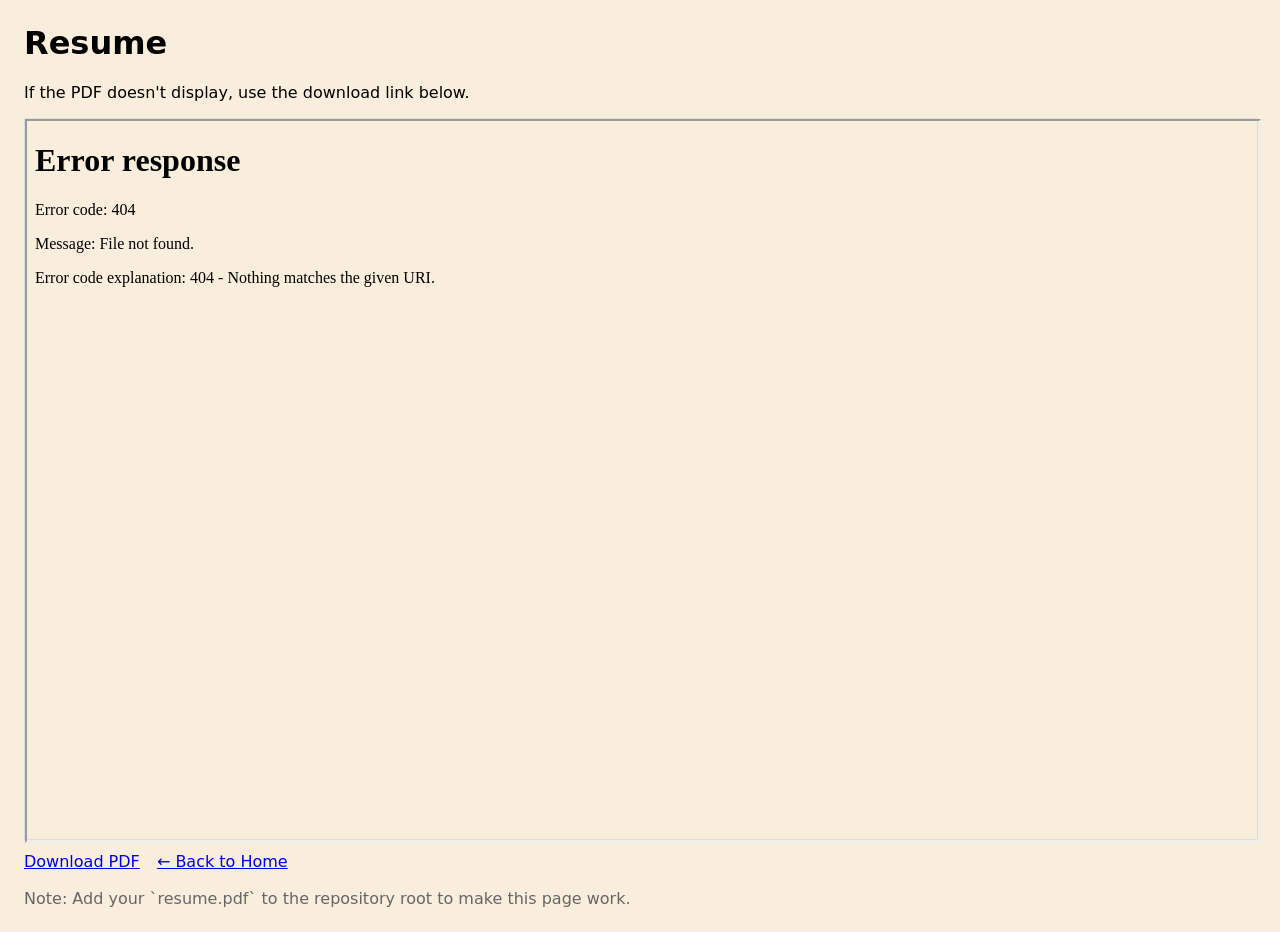
==== resume.html @ 6873441a "Add resume page and link" ====
<!DOCTYPE html>
<html lang="en">
<head>
  <meta charset="utf-8" />
  <meta name="viewport" content="width=device-width, initial-scale=1" />
  <title>Resume</title>
  <link rel="stylesheet" href="css/style.css" />
  <style>
    body { margin: 24px; font-family: system-ui, -apple-system, Segoe UI, Roboto, "Helvetica Neue", Arial; }
    .viewer { width:100%; height:80vh; border:1px solid #ddd; }
    .actions { margin-top:12px; }
    .actions a { margin-right:12px; }
  </style>
</head>
<body>
  <h1>Resume</h1>
  <p>If the PDF doesn't display, use the download link below.</p>
  <div class="viewer">
    <iframe src="resume.pdf" title="Resume PDF" width="100%" height="100%"></iframe>
  </div>
  <div class="actions">
    <a href="resume.pdf" download>Download PDF</a>
    <a href="index.html">← Back to Home</a>
  </div>
  <p style="margin-top:18px;color:#666;">Note: Add your `resume.pdf` to the repository root to make this page work.</p>
</body>
</html>
---- css/style.css ----
/* ============================================================
   THEME VARIABLES — Hand-Gestural 3D Modeling Studio
   ============================================================ */
:root {
  --bg-color: #f8eedb;
  --accent: #7b8b6f;
  --accent-text: #2b332b;
  --panel-bg: rgba(248, 238, 219, 0.95);
  --panel-text: #2b332b;
  --grid-color: rgba(123, 139, 111, 0.3);
  --grid-size: 60px;
  --floor-color: #d1d8c1;
  --floor-pattern: linear-gradient(45deg, rgba(248, 238, 219, 0.5) 25%, transparent 25%, transparent 75%, rgba(248, 238, 219, 0.5) 75%),
                   linear-gradient(45deg, rgba(248, 238, 219, 0.5) 25%, transparent 25%, transparent 75%, rgba(248, 238, 219, 0.5) 75%);
  --floor-size: 40px 40px;
  --floor-position: 0 0, 20px 20px;
  --decor-bg: transparent;
  --neon-glow: none;
}

/* ABSTRACT MODE */
body[data-appmode="abstract"] {
  --bg-color: #1a1030;
  --accent: #c9a0dc;
  --accent-text: #f0e0ff;
  --panel-bg: rgba(30, 18, 55, 0.94);
  --panel-text: #f0e0ff;
  --grid-color: rgba(200, 160, 220, 0.04);
  --grid-size: 60px;
  --floor-color: transparent;
  --floor-pattern: none;
  --floor-size: auto;
  --floor-position: 0 0;
  --decor-bg: radial-gradient(ellipse at 30% 25%, rgba(220, 140, 255, 0.2), transparent 50%),
              radial-gradient(ellipse at 70% 75%, rgba(100, 180, 255, 0.18), transparent 50%),
              radial-gradient(ellipse at 50% 50%, rgba(255, 140, 200, 0.1), transparent 55%);
  --neon-glow: 0 0 12px rgba(200, 160, 220, 0.4);
}
body[data-appmode="abstract"] #bg-grid { opacity: 0.15; }
body[data-appmode="abstract"] #bg-floor { display: none; }

/* SKETCH MODE */
body[data-appmode="sketch"] {
  --bg-color: #f5f5f5;
  --accent: #555555;
  --accent-text: #222222;
  --panel-bg: rgba(255, 255, 255, 0.96);
  --panel-text: #222222;
  --grid-color: rgba(0, 0, 0, 0.04);
  --grid-size: 30px;
  --floor-color: transparent;
  --floor-pattern: none;
  --floor-size: auto;
  --floor-position: 0 0;
  --decor-bg: none;
  --neon-glow: none;
}

/* FREEFORM MODE — warm tactile workspace */
body[data-appmode="freeform"] {
  --bg-color: #f0e8d8;
  --accent: #c47a3a;
  --accent-text: #3a2810;
  --panel-bg: rgba(240, 232, 216, 0.96);
  --panel-text: #3a2810;
  --grid-color: rgba(196, 122, 58, 0.15);
  --grid-size: 60px;
  --floor-color: #e0d4be;
  --floor-pattern: linear-gradient(45deg, rgba(240, 232, 216, 0.5) 25%, transparent 25%, transparent 75%, rgba(240, 232, 216, 0.5) 75%),
                   linear-gradient(45deg, rgba(240, 232, 216, 0.5) 25%, transparent 25%, transparent 75%, rgba(240, 232, 216, 0.5) 75%);
  --floor-size: 40px 40px;
  --floor-position: 0 0, 20px 20px;
  --decor-bg: radial-gradient(ellipse at 40% 30%, rgba(255, 200, 100, 0.12), transparent 50%);
  --neon-glow: 0 0 8px rgba(196, 122, 58, 0.25);
}

body {
  margin: 0;
  overflow: hidden;
  background-color: var(--bg-color);
  font-family: -apple-system, BlinkMacSystemFont, "Segoe UI", Roboto, Helvetica, Arial, sans-serif;
  transition: background-color 0.4s ease;
}

/* ============================================================
   TOP BAR
   ============================================================ */
#workshop-bar {
  position: fixed;
  top: 0; left: 0; right: 0;
  height: 56px;
  z-index: 200;
  display: flex;
  justify-content: space-between;
  align-items: center;
  padding: 0 16px;
  background: var(--panel-bg);
  border-bottom: 2px solid var(--accent);
  backdrop-filter: blur(6px);
  -webkit-backdrop-filter: blur(6px);
  will-change: transform;
  box-shadow: 0 2px 12px rgba(0, 0, 0, 0.08);
  transition: background-color 0.4s ease, border-color 0.4s ease;
}

#workshop-bar-inner {
  display: flex;
  gap: 8px;
  justify-content: flex-start;
}

#workshop-bar-actions {
  display: flex;
  gap: 6px;
  align-items: center;
}

.ws-btn {
  background: transparent;
  border: 1.5px solid var(--accent);
  color: var(--panel-text);
  border-radius: 10px;
  padding: 8px 16px;
  cursor: pointer;
  font-family: inherit;
  font-size: 13px;
  font-weight: 500;
  transition: all 0.2s;
}
.ws-btn:hover {
  background: var(--accent);
  color: var(--bg-color);
}
.ws-btn.active {
  background: var(--accent);
  color: var(--bg-color);
  box-shadow: var(--neon-glow);
}

/* Top bar action buttons */
#workshop-bar-actions button,
#workshop-bar-actions select {
  background: rgba(255, 255, 255, 0.6);
  border: 1.5px solid var(--accent);
  border-radius: 8px;
  cursor: pointer;
  padding: 6px 10px;
  color: var(--panel-text);
  font-size: 12px;
  font-family: inherit;
  transition: all 0.2s;
}
#workshop-bar-actions button:hover {
  background: var(--accent);
  color: var(--bg-color);
}
#workshop-bar-actions button.active {
  background: var(--accent);
  color: var(--bg-color);
  box-shadow: var(--neon-glow);
}
body[data-appmode="abstract"] #workshop-bar-actions button,
body[data-appmode="abstract"] #workshop-bar-actions select {
  background: rgba(0, 0, 0, 0.3);
}

#workshop-bar-actions input[type="color"] {
  width: 36px;
  height: 36px;
  border: 1.5px solid var(--accent);
  border-radius: 50%;
  cursor: pointer;
  padding: 2px;
  background: transparent;
}

/* Draw tool buttons */
.draw-tool-btn {
  font-size: 12px !important;
}
.draw-tool-btn.active {
  background: var(--accent) !important;
  color: var(--bg-color) !important;
}

/* ============================================================
   MODELING TOOLBAR (3D Model Mode)
   ============================================================ */
#splice-toolbar-wrap {
  position: fixed;
  top: 64px;
  right: 12px;
  z-index: 190;
  display: flex;
  flex-direction: column;
  align-items: flex-end;
  gap: 8px;
  width: auto;
  max-height: calc(100vh - 80px);
  overflow: visible;
  pointer-events: none;
  transform: none;
}

#splice-toolbar {
  pointer-events: auto;
  position: relative;
  display: flex;
  flex-direction: column;
  align-items: center;
  gap: 6px;
  flex-wrap: nowrap;
  justify-content: flex-start;
  padding: 10px;
  border-radius: 16px;
  width: 80px;
  overflow: visible;
  max-height: calc(100vh - 100px);
  border: 1.5px solid rgba(120, 120, 120, 0.2);
  background: color-mix(in srgb, var(--panel-bg) 84%, #f6f6f6 16%);
  backdrop-filter: blur(10px);
  -webkit-backdrop-filter: blur(10px);
  will-change: transform;
  box-shadow: 0 14px 28px rgba(0, 0, 0, 0.15);
}

.splice-divider {
  width: 60px;
  height: 1px;
  background: rgba(0, 0, 0, 0.12);
}

.splice-icon-btn,
.tool-btn {
  height: 36px;
  width: 64px;
  min-width: 64px;
  border: none;
  border-radius: 10px;
  background: rgba(220, 220, 220, 0.46);
  color: #333;
  font-size: 10px;
  font-weight: 600;
  line-height: 1.1;
  display: inline-flex;
  align-items: center;
  justify-content: center;
  cursor: pointer;
  padding: 2px 4px;
  gap: 2px;
  transition: transform 0.16s ease, background-color 0.16s ease;
  overflow: hidden;
  text-overflow: ellipsis;
  white-space: nowrap;
}
.splice-icon-btn:hover,
.tool-btn:hover {
  transform: translateY(-1px);
  background: rgba(180, 180, 180, 0.45);
}
.tool-btn.active {
  background: #2f80ed;
  color: #fff;
}

/* Shape picker */
.splice-shape-picker {
  position: relative;
}
.splice-shape-trigger {
  min-width: 140px;
  justify-content: space-between;
  gap: 6px;
  padding: 0 10px;
  font-size: 18px;
}
#splice-shape-label {
  font-size: 13px;
  font-weight: 700;
}
.splice-caret {
  font-size: 12px;
  opacity: 0.75;
}
#splice-shape-menu {
  position: absolute;
  top: calc(100% + 10px);
  left: 0;
  width: 260px;
  max-height: 60vh;
  overflow-y: auto;
  border-radius: 18px;
  border: 1.5px solid rgba(0, 0, 0, 0.14);
  background: color-mix(in srgb, var(--panel-bg) 92%, #f4f4f4 8%);
  box-shadow: 0 12px 30px rgba(0, 0, 0, 0.2);
  padding: 6px;
  display: none;
}
#splice-shape-menu.open {
  display: block;
}
.splice-shape-item {
  width: 100%;
  border: none;
  background: transparent;
  text-align: left;
  font-size: 16px;
  font-weight: 600;
  padding: 8px 12px;
  border-radius: 10px;
  cursor: pointer;
  color: #222;
  transition: background 0.15s;
}
.splice-shape-item:hover {
  background: rgba(47, 128, 237, 0.14);
}

/* ============================================================
   ADD SHAPE PICKER
   ============================================================ */
#add-shape-btn.active {
  background: #ffdd57 !important;
  color: #333 !important;
  box-shadow: 0 0 8px rgba(255, 221, 87, 0.5);
}
#add-shape-picker {
  position: absolute;
  top: 0;
  right: calc(100% + 10px);
  left: auto;
  transform: none;
  display: flex;
  flex-wrap: wrap;
  gap: 4px;
  padding: 8px;
  border-radius: 16px;
  border: 1.5px solid rgba(255, 221, 87, 0.5);
  background: color-mix(in srgb, var(--panel-bg) 94%, #fff8e1 6%);
  box-shadow: 0 10px 28px rgba(0, 0, 0, 0.18);
  z-index: 250;
  width: 280px;
  pointer-events: auto;
}
.add-shape-option {
  flex: 0 0 calc(50% - 2px);
  border: none;
  background: transparent;
  text-align: left;
  font-size: 14px;
  font-weight: 600;
  padding: 8px 10px;
  border-radius: 10px;
  cursor: pointer;
  color: #333;
  transition: background 0.15s, transform 0.1s;
}
.add-shape-option:hover {
  background: rgba(255, 221, 87, 0.3);
  transform: translateY(-1px);
}

#mode-hint {
  pointer-events: none;
  font-size: 12px;
  font-weight: 700;
  color: var(--accent-text);
  background: rgba(255, 255, 255, 0.65);
  border: 1px solid rgba(0, 0, 0, 0.15);
  border-radius: 999px;
  padding: 5px 12px;
}

#command-status {
  pointer-events: none;
  font-size: 11px;
  color: var(--accent-text);
  opacity: 0.7;
}

/* ============================================================
   GRADIENT PANEL
   ============================================================ */
#gradient-panel {
  position: fixed;
  top: 130px;
  left: 50%;
  transform: translateX(-50%);
  z-index: 250;
  background: var(--panel-bg);
  border: 2px solid var(--accent);
  border-radius: 16px;
  padding: 20px;
  box-shadow: 0 10px 30px rgba(0, 0, 0, 0.2);
  width: 300px;
}
#gradient-panel h3 { margin: 0 0 12px; font-size: 16px; color: var(--accent-text); }
#gradient-panel label { display: block; font-size: 12px; margin: 8px 0 4px; font-weight: 600; }
#gradient-panel select,
#gradient-panel input[type="color"] { margin-bottom: 6px; }
#gradient-panel button {
  padding: 8px 16px;
  border: 1.5px solid var(--accent);
  border-radius: 8px;
  background: rgba(255, 255, 255, 0.6);
  cursor: pointer;
  font-family: inherit;
  font-size: 13px;
  margin-right: 8px;
  margin-top: 8px;
}
#gradient-panel button:hover { background: var(--accent); color: var(--bg-color); }

/* ============================================================
   SKETCH EXPORT PANEL
   ============================================================ */
#sketch-export-panel {
  position: fixed;
  top: 50%;
  left: 50%;
  transform: translate(-50%, -50%);
  z-index: 300;
  background: var(--panel-bg);
  border: 2px solid var(--accent);
  border-radius: 16px;
  padding: 24px;
  box-shadow: 0 12px 40px rgba(0, 0, 0, 0.3);
  width: 320px;
}
#sketch-export-panel h3 { margin: 0 0 16px; }
#sketch-export-panel select { width: 100%; padding: 8px; margin: 8px 0 16px; border-radius: 8px; border: 1.5px solid var(--accent); }
#sketch-export-panel button {
  padding: 10px 20px;
  border: 1.5px solid var(--accent);
  border-radius: 8px;
  background: rgba(255, 255, 255, 0.6);
  cursor: pointer;
  font-family: inherit;
  margin-right: 8px;
}
#sketch-export-panel button:hover { background: var(--accent); color: var(--bg-color); }

/* ============================================================
   BACKGROUND LAYERS
   ============================================================ */
#bg-grid {
  position: absolute;
  top: 0; left: 0; width: 100vw; height: 100vh;
  background-image:
    linear-gradient(to right, var(--grid-color) 1px, transparent 1px),
    linear-gradient(to bottom, var(--grid-color) 1px, transparent 1px);
  background-size: var(--grid-size) var(--grid-size);
  z-index: 0;
  transition: background-color 0.4s ease;
}
#bg-decor {
  position: absolute;
  top: 0; left: 0; width: 100vw; height: 100vh;
  pointer-events: none;
  background: var(--decor-bg);
  z-index: 0;
  transition: background 0.6s ease;
}
#bg-floor {
  position: absolute;
  bottom: 0; left: 0; width: 100vw; height: 15vh;
  background-color: var(--floor-color);
  background-image: var(--floor-pattern);
  background-size: var(--floor-size);
  background-position: var(--floor-position);
  z-index: 0;
  border-top: 3px solid var(--accent);
  transition: background-color 0.4s ease;
}

/* ============================================================
   CANVAS / WEBCAM
   ============================================================ */
#canvas-container {
  width: 100vw;
  height: 100vh;
  position: absolute;
  top: 0; left: 0;
  z-index: 1;
  will-change: contents;
}

#sketch-canvas {
  position: absolute;
  top: 0; left: 0;
  width: 100vw;
  height: 100vh;
  z-index: 1;
  cursor: crosshair;
}

#anim-path-canvas {
  position: absolute;
  top: 0; left: 0;
  width: 100vw;
  height: 100vh;
  z-index: 2;
  cursor: crosshair;
  pointer-events: auto;
}

#webcam {
  position: absolute;
  bottom: 20px;
  right: 20px;
  width: 240px;
  height: 180px;
  border-radius: 12px;
  z-index: 10;
  object-fit: cover;
  transform: scaleX(-1);
  opacity: 0;
  transition: opacity 0.3s;
  border: 2px solid var(--accent);
  background: #000;
  pointer-events: none;
}
#webcam.active {
  opacity: 0.85;
  pointer-events: auto;
}
#webcam.active:hover { opacity: 1; }
#camera-status {
  position: absolute;
  bottom: 205px;
  right: 20px;
  z-index: 11;
  font-size: 12px;
  color: var(--accent);
  background: var(--panel-bg);
  border: 1px solid var(--accent);
  border-radius: 8px;
  padding: 4px 10px;
  display: none;
}

/* ============================================================
   GUIDE PANELS (left side)
   ============================================================ */
#instructions-guide,
#abstract-guide,
#sketch-guide,
#freeform-guide {
  position: absolute;
  top: 70px;
  left: 20px;
  z-index: 10;
  width: 260px;
  background: var(--panel-bg);
  border: 1.5px solid var(--accent);
  padding: 15px 20px;
  border-radius: 12px;
  box-shadow: 0 4px 15px rgba(0, 0, 0, 0.08);
  color: var(--panel-text);
  max-height: calc(100vh - 100px);
  overflow-y: auto;
  transition: background-color 0.4s ease, border-color 0.4s ease, color 0.4s ease;
}
#instructions-guide h2,
#abstract-guide h2,
#sketch-guide h2,
#freeform-guide h2 {
  font-size: 16px;
  margin-top: 0;
  color: var(--accent-text);
  border-bottom: 2px solid var(--accent);
  padding-bottom: 5px;
}
#instructions-guide ul,
#abstract-guide ul,
#sketch-guide ul,
#freeform-guide ul {
  list-style: none;
  padding: 0;
  margin: 6px 0;
}
#instructions-guide li,
#abstract-guide li,
#sketch-guide li,
#freeform-guide li {
  margin-bottom: 6px;
  font-size: 12px;
  line-height: 1.35;
}
.tip {
  font-size: 11px;
  color: var(--accent);
  font-style: italic;
  margin-bottom: 0;
}

/* Debug button */
#debug-toggle-btn {
  border-color: #ff6b6b !important;
  color: #ff6b6b !important;
}
#debug-toggle-btn:hover, #debug-toggle-btn.active {
  background: #ff6b6b !important;
  color: #fff !important;
}

/* ============================================================
   TUNING PANEL
   ============================================================ */
#tune-panel {
  position: fixed;
  top: 60px;
  right: 0;
  z-index: 260;
  width: 300px;
  max-height: calc(100vh - 80px);
  overflow-y: auto;
  background: var(--panel-bg);
  border-left: 2px solid var(--accent);
  border-bottom: 2px solid var(--accent);
  border-radius: 0 0 0 16px;
  padding: 16px;
  box-shadow: -4px 4px 20px rgba(0,0,0,0.15);
  transition: transform 0.3s ease;
}
#tune-panel h3 { margin: 0 0 12px; font-size: 15px; color: var(--accent-text); }
#tune-panel h4 { margin: 10px 0 6px; font-size: 12px; color: var(--accent); text-transform: uppercase; letter-spacing: 0.5px; }
.tune-section { border-bottom: 1px solid rgba(0,0,0,0.08); padding-bottom: 8px; margin-bottom: 4px; }
#tune-panel label { display: flex; align-items: center; justify-content: space-between; font-size: 12px; margin: 4px 0; gap: 8px; color: var(--panel-text); }
#tune-panel input[type="range"] { flex: 1; max-width: 120px; accent-color: var(--accent); }
#tune-panel input[type="color"] { width: 28px; height: 28px; border: 1.5px solid var(--accent); border-radius: 50%; padding: 1px; cursor: pointer; }
.tune-val { font-family: monospace; font-size: 11px; min-width: 30px; text-align: right; opacity: 0.7; }
#tune-panel button { padding: 8px; border: 1.5px solid var(--accent); border-radius: 8px; background: rgba(255,255,255,0.6); cursor: pointer; font-family: inherit; font-size: 12px; }
#tune-panel button:hover { background: var(--accent); color: var(--bg-color); }

/* ============================================================
   PATTERN WRAP PANEL
   ============================================================ */
#pattern-wrap-panel {
  position: absolute;
  top: calc(100% + 10px);
  right: 0;
  z-index: 250;
  width: 240px;
  background: color-mix(in srgb, var(--panel-bg) 94%, #fff 6%);
  border: 1.5px solid var(--accent);
  border-radius: 14px;
  padding: 14px;
  box-shadow: 0 10px 28px rgba(0,0,0,0.18);
  pointer-events: auto;
}
#pattern-wrap-panel label { display: block; font-size: 11px; font-weight: 600; margin: 6px 0 2px; color: var(--panel-text); }
#pattern-wrap-panel select, #pattern-wrap-panel input[type="range"] { width: 100%; margin-bottom: 4px; accent-color: var(--accent); }
#pattern-wrap-panel select { padding: 4px; border-radius: 6px; border: 1px solid var(--accent); font-size: 12px; }
#pattern-wrap-panel button { padding: 6px 12px; border: 1.5px solid var(--accent); border-radius: 8px; background: rgba(255,255,255,0.6); cursor: pointer; font-size: 12px; margin-right: 6px; margin-top: 8px; }
#pattern-wrap-panel button:hover { background: var(--accent); color: var(--bg-color); }

/* ============================================================
   LOADING OVERLAY
   ============================================================ */
#loading-overlay {
  position: fixed;
  top: 0; left: 0; width: 100vw; height: 100vh;
  z-index: 500;
  background: rgba(0,0,0,0.4);
  display: flex;
  flex-direction: column;
  align-items: center;
  justify-content: center;
  gap: 16px;
}
.loading-spinner {
  width: 48px; height: 48px;
  border: 4px solid rgba(255,255,255,0.3);
  border-top-color: #fff;
  border-radius: 50%;
  animation: spin 0.8s linear infinite;
}
@keyframes spin { to { transform: rotate(360deg); } }
.loading-text { color: #fff; font-size: 16px; font-weight: 600; }

/* ============================================================
   ERROR TOAST
   ============================================================ */
#error-toast {
  position: fixed;
  top: 64px; left: 50%;
  transform: translateX(-50%);
  z-index: 400;
  background: #ff4444;
  color: #fff;
  padding: 10px 20px;
  border-radius: 10px;
  font-size: 13px;
  font-weight: 600;
  box-shadow: 0 4px 16px rgba(255,0,0,0.3);
  animation: toastIn 0.3s ease;
}
@keyframes toastIn { from { opacity: 0; transform: translateX(-50%) translateY(-10px); } to { opacity: 1; transform: translateX(-50%) translateY(0); } }

/* ============================================================
   GESTURE MODE BAR (left side)
   ============================================================ */
#gesture-mode-bar {
  position: fixed;
  left: 16px;
  top: 50%;
  transform: translateY(-50%);
  z-index: 200;
  display: flex;
  flex-direction: column;
  gap: 8px;
  padding: 12px;
  background: var(--panel-bg);
  border: 1.5px solid var(--accent);
  border-radius: 16px;
  box-shadow: 0 8px 24px rgba(0,0,0,0.12);
}
.gm-title {
  font-size: 11px;
  font-weight: 700;
  text-transform: uppercase;
  letter-spacing: 0.5px;
  color: var(--accent);
  text-align: center;
  margin-bottom: 4px;
}
.gm-slot {
  position: relative;
  display: flex;
  align-items: center;
  gap: 8px;
  padding: 10px 12px;
  border-radius: 12px;
  background: rgba(255,255,255,0.5);
  border: 1.5px solid transparent;
  cursor: pointer;
  transition: all 0.2s;
  min-width: 130px;
}
.gm-slot:hover { background: rgba(255,255,255,0.8); }
.gm-slot.active {
  border-color: var(--accent);
  background: rgba(123, 139, 111, 0.15);
  box-shadow: 0 0 0 2px rgba(123, 139, 111, 0.3);
}
.gm-slot.confirming {
  border-color: #ff6b6b;
  background: rgba(255, 107, 107, 0.1);
}
.gm-slot-num {
  width: 22px; height: 22px;
  border-radius: 50%;
  background: var(--accent);
  color: var(--bg-color);
  font-size: 12px;
  font-weight: 700;
  display: flex;
  align-items: center;
  justify-content: center;
  flex-shrink: 0;
}
.gm-slot-icon { font-size: 18px; flex-shrink: 0; }
.gm-slot-label { font-size: 12px; font-weight: 600; color: var(--accent-text); }
.gm-countdown {
  position: absolute;
  top: 2px; right: 2px;
  width: 28px; height: 28px;
  transform: rotate(-90deg);
  opacity: 0;
  transition: opacity 0.2s;
}
.gm-slot.confirming .gm-countdown { opacity: 1; }
.gm-countdown circle {
  fill: none;
  stroke: #ff6b6b;
  stroke-width: 2.5;
  stroke-linecap: round;
  stroke-dasharray: 100.53;
  stroke-dashoffset: 100.53;
  transition: stroke-dashoffset 0.1s linear;
}
#gm-reset-btn {
  margin-top: 4px;
  padding: 6px;
  border: 1px solid var(--accent);
  border-radius: 8px;
  background: rgba(255,255,255,0.6);
  cursor: pointer;
  font-size: 10px;
  font-family: inherit;
  color: var(--accent-text);
  transition: all 0.15s;
}
#gm-reset-btn:hover { background: var(--accent); color: var(--bg-color); }

/* ============================================================
   ORBIT/PAN REFERENCE POINT
   ============================================================ */
#orbit-ref {
  position: fixed;
  z-index: 50;
  pointer-events: none;
  opacity: 0;
  transition: opacity 0.15s ease;
  transform: translate(-50%, -50%);
  width: 50px;
  height: 50px;
}
#orbit-ref.visible { opacity: 1; }
.orbit-ref-h {
  position: absolute;
  top: 50%; left: 50%;
  transform: translate(-50%, -50%);
  width: 50px; height: 2px;
  background: rgba(255, 100, 50, 0.9);
}
.orbit-ref-v {
  position: absolute;
  top: 50%; left: 50%;
  transform: translate(-50%, -50%);
  width: 2px; height: 50px;
  background: rgba(255, 100, 50, 0.9);
}
.orbit-ref-dot {
  position: absolute;
  top: 50%; left: 50%;
  transform: translate(-50%, -50%);
  width: 8px; height: 8px;
  border-radius: 50%;
  background: rgba(255, 80, 30, 1);
  box-shadow: 0 0 10px rgba(255, 80, 30, 0.8), 0 0 20px rgba(255, 80, 30, 0.4);
}

/* ============================================================
   GALLERY VIEW
   ============================================================ */
#gallery-view {
  position: absolute;
  top: 60px; left: 0; right: 0; bottom: 0;
  z-index: 5;
  background: var(--bg-color);
  padding: 24px 40px;
  overflow-y: auto;
}
#gallery-header {
  display: flex;
  justify-content: space-between;
  align-items: center;
  margin-bottom: 20px;
}
#gallery-header h2 {
  margin: 0;
  font-size: 22px;
  color: var(--accent-text);
}
.gallery-btn {
  background: var(--accent);
  color: var(--bg-color);
  border: none;
  border-radius: 10px;
  padding: 10px 18px;
  font-size: 14px;
  font-weight: 600;
  cursor: pointer;
  font-family: inherit;
  transition: all 0.2s;
}
.gallery-btn:hover { filter: brightness(1.1); transform: translateY(-1px); }
#gallery-empty {
  text-align: center;
  padding: 60px 20px;
  color: var(--accent);
  font-size: 15px;
}
#gallery-grid {
  display: grid;
  grid-template-columns: repeat(auto-fill, minmax(220px, 1fr));
  gap: 20px;
}
.gallery-card {
  background: var(--panel-bg);
  border: 1.5px solid var(--accent);
  border-radius: 14px;
  overflow: hidden;
  cursor: pointer;
  transition: transform 0.2s, box-shadow 0.2s;
}
.gallery-card:hover {
  transform: translateY(-4px);
  box-shadow: 0 8px 24px rgba(0,0,0,0.12);
}
.gallery-card-thumb {
  width: 100%;
  height: 160px;
  background: #e8e0d0;
  display: flex;
  align-items: center;
  justify-content: center;
  overflow: hidden;
}
.gallery-card-thumb img {
  width: 100%;
  height: 100%;
  object-fit: cover;
}
.gallery-card-thumb .placeholder {
  font-size: 48px;
  opacity: 0.4;
}
.gallery-card-info {
  padding: 12px;
}
.gallery-card-name {
  font-weight: 700;
  font-size: 14px;
  color: var(--accent-text);
  margin-bottom: 4px;
}
.gallery-card-date {
  font-size: 11px;
  color: var(--accent);
  opacity: 0.7;
}
.gallery-card-actions {
  display: flex;
  gap: 6px;
  margin-top: 8px;
}
.gallery-card-actions button {
  flex: 1;
  padding: 6px;
  border: 1px solid var(--accent);
  border-radius: 6px;
  background: rgba(255,255,255,0.6);
  cursor: pointer;
  font-size: 11px;
  font-family: inherit;
  transition: all 0.15s;
}
.gallery-card-actions button:hover {
  background: var(--accent);
  color: var(--bg-color);
}

/* ============================================================
   GESTURE POINTER (dwell-to-click)
   ============================================================ */
#gesture-pointer {
  position: fixed;
  z-index: 10000;
  pointer-events: none;
  width: 40px;
  height: 40px;
  transform: translate(-50%, -50%);
  transition: left 0.08s ease-out, top 0.08s ease-out;
}
.gp-dot {
  position: absolute;
  top: 50%; left: 50%;
  width: 14px; height: 14px;
  transform: translate(-50%, -50%);
  background: #ffdd57;
  border: 2px solid #fff;
  border-radius: 50%;
  box-shadow: 0 0 10px rgba(255, 221, 87, 0.6), 0 0 20px rgba(255, 221, 87, 0.3);
  transition: background 0.2s, transform 0.15s;
}
#gesture-pointer.gp-hover .gp-dot {
  background: #ff6b6b;
  transform: translate(-50%, -50%) scale(1.3);
}
.gp-ring {
  position: absolute;
  top: 0; left: 0;
  width: 40px; height: 40px;
  transform: rotate(-90deg);
  opacity: 0;
  transition: opacity 0.2s;
}
#gesture-pointer.gp-hover .gp-ring {
  opacity: 1;
}
.gp-ring-bg {
  fill: none;
  stroke: rgba(255, 255, 255, 0.25);
  stroke-width: 3;
}
.gp-ring-progress {
  fill: none;
  stroke: #ff6b6b;
  stroke-width: 3;
  stroke-linecap: round;
  stroke-dasharray: 113.1; /* 2 * PI * 18 */
  stroke-dashoffset: 113.1;
  transition: stroke-dashoffset 0.1s linear;
}

/* ============================================================
   FREEFORM MODE — Shape buttons & styles
   ============================================================ */
.ff-shape-btn {
  background: var(--panel-bg);
  border: 1.5px solid var(--accent);
  color: var(--accent-text);
  padding: 4px 10px;
  border-radius: 8px;
  cursor: pointer;
  font-size: 13px;
  transition: background 0.2s, transform 0.15s, box-shadow 0.2s;
}
.ff-shape-btn:hover {
  background: var(--accent);
  color: #fff;
  transform: scale(1.05);
  box-shadow: 0 2px 8px rgba(0,0,0,0.15);
}
.ff-shape-btn:active {
  transform: scale(0.97);
}

/* Freeform guide responsive */
@media (max-width: 900px) {
  #freeform-guide {
    display: none !important;
  }
}

/* ============================================================
   RESPONSIVE
   ============================================================ */
@media (max-width: 900px) {
  #splice-toolbar-wrap {
    top: 60px;
    right: 8px;
  }
  #splice-toolbar {
    border-radius: 18px;
    padding: 6px;
    gap: 4px;
  }
  .splice-icon-btn, .tool-btn {
    height: 34px;
    min-width: 34px;
    font-size: 11px;
    border-radius: 9px;
    padding: 0 5px;
  }
  .splice-shape-trigger {
    min-width: 110px;
    font-size: 15px;
  }
  #splice-shape-label { font-size: 11px; }
  #splice-shape-menu { width: min(84vw, 260px); }
  #instructions-guide, #abstract-guide, #sketch-guide {
    top: 70px;
    left: 12px;
    width: 200px;
    font-size: 11px;
  }
}

/* ============================================================
   CAT COMPANION (Boba)
   ============================================================ */
#companion-ui {
  position: absolute;
  bottom: 20px;
  left: 40px;
  z-index: 15;
  display: flex;
  align-items: flex-end;
  gap: 15px;
}
#cat-character {
  z-index: 2;
  transition: transform 0.2s cubic-bezier(0.175, 0.885, 0.32, 1.275);
}
#cat-character:hover {
  transform: scale(1.05) translateY(-5px);
}
#chat-interface {
  background: var(--panel-bg);
  border: 2px solid var(--accent);
  border-radius: 15px 15px 15px 0px;
  padding: 15px 20px;
  box-shadow: 2px 4px 0 rgba(0, 0, 0, 0.1);
  margin-bottom: 20px;
  width: 320px;
  display: flex;
  flex-direction: column;
  transition: background-color 0.4s ease, border-color 0.4s ease;
}
#cat-dialogue {
  font-size: 14px;
  color: var(--accent-text);
  margin-bottom: 12px;
  font-weight: 500;
  line-height: 1.4;
}
#chat-history-container {
  background: rgba(255, 255, 255, 0.6);
  border: 1px solid var(--accent);
  border-radius: 8px;
  max-height: 150px;
  overflow-y: auto;
  margin-bottom: 12px;
  padding: 10px;
}
#chat-history { list-style: none; padding: 0; margin: 0; }
#chat-history li { font-size: 13px; margin-bottom: 8px; line-height: 1.3; }
.history-user { color: var(--panel-text); font-style: italic; text-align: right; opacity: 0.75; }
.history-cat { color: var(--accent-text); text-align: left; }
#chat-controls {
  display: flex;
  gap: 8px;
}
#chat-input {
  border: 1.5px solid var(--accent);
  background: rgba(255, 255, 255, 0.85);
  border-radius: 8px;
  padding: 6px 10px;
  flex-grow: 1;
  font-family: inherit;
  font-size: 13px;
  outline: none;
  color: var(--panel-text);
}
#chat-input:focus { box-shadow: 0 0 0 2px var(--accent); }
#toggle-history-btn, #send-btn {
  background: rgba(255, 255, 255, 0.85);
  border: 1.5px solid var(--accent);
  border-radius: 8px;
  cursor: pointer;
  padding: 5px 10px;
  color: var(--panel-text);
  font-size: 14px;
  transition: all 0.2s;
}
#toggle-history-btn:hover, #send-btn:hover {
  background: var(--accent);
  color: var(--bg-color);
}
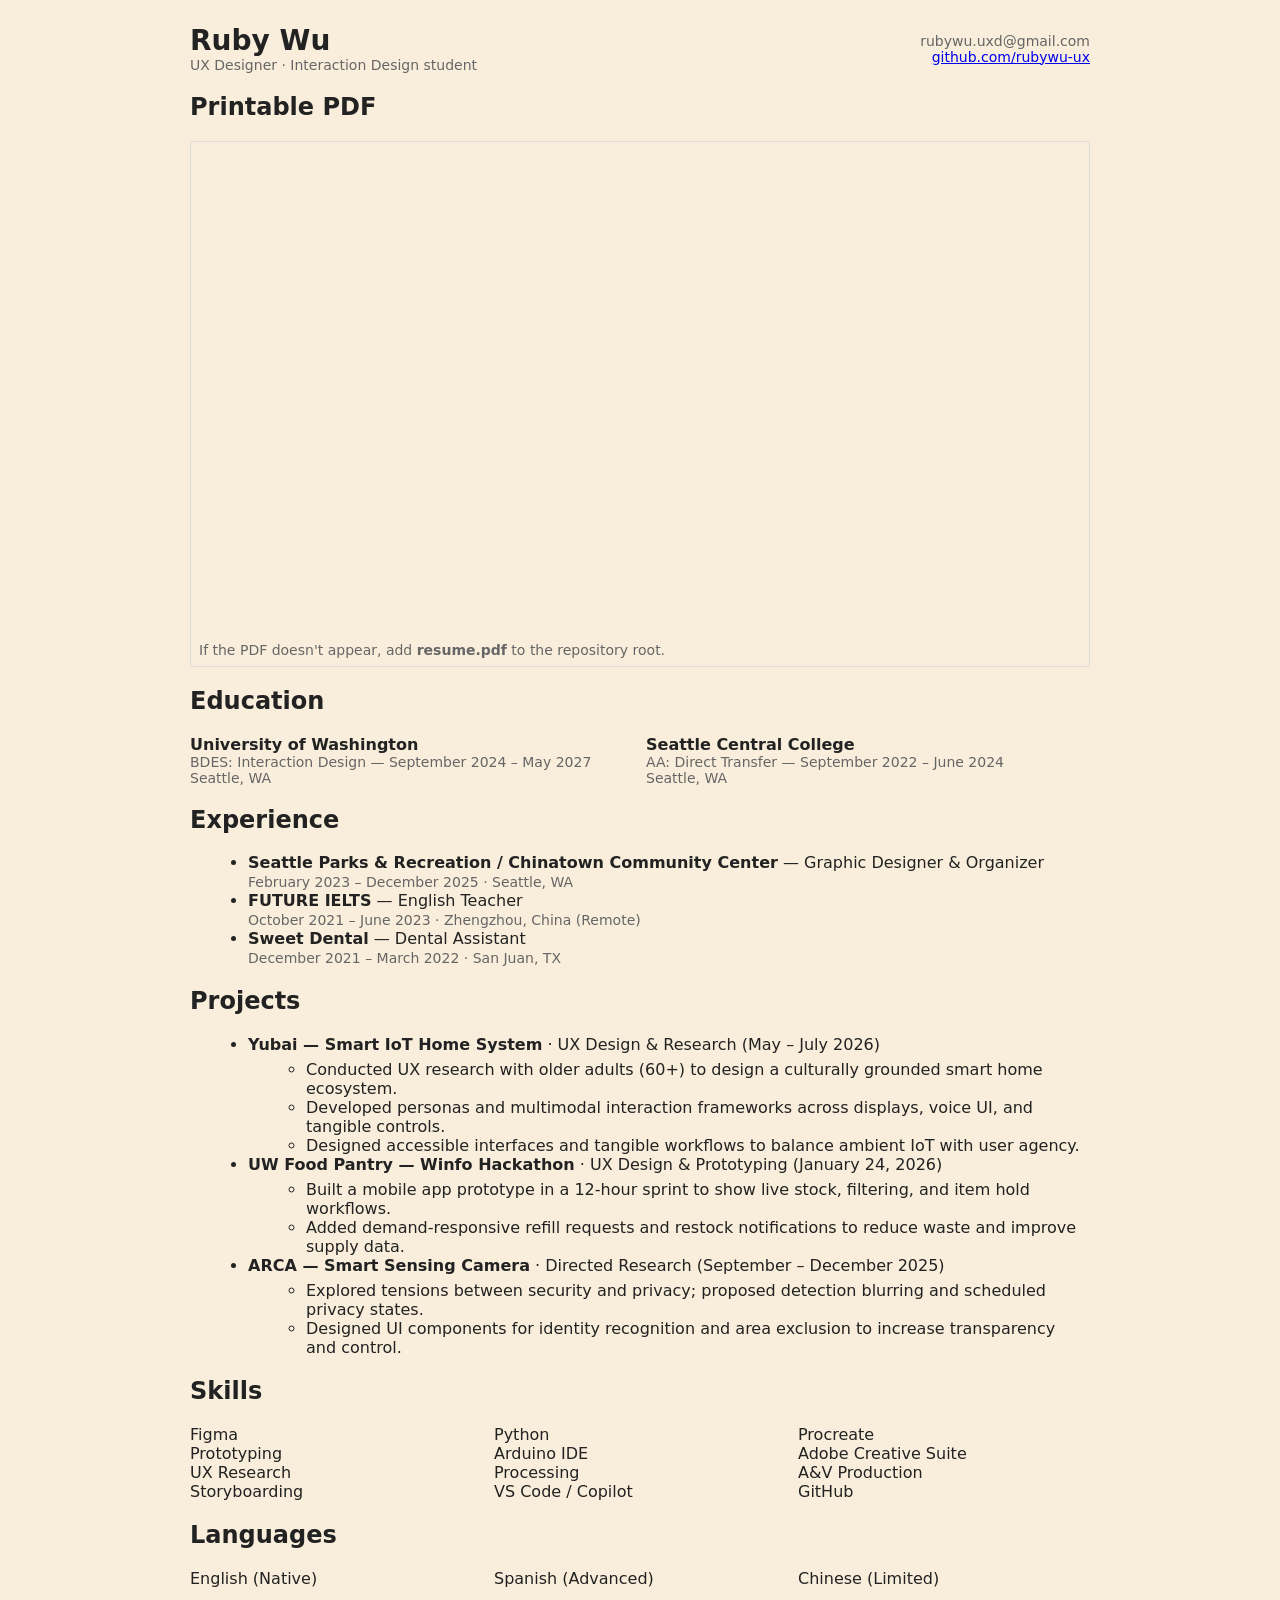
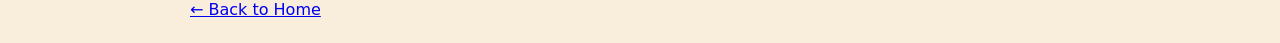
==== commit dd07a820: "Update resume: add HTML resume and resume.pdf" ====
--- a/resume.html
+++ b/resume.html
@@ -6,22 +6,121 @@
   <title>Resume</title>
   <link rel="stylesheet" href="css/style.css" />
   <style>
-    body { margin: 24px; font-family: system-ui, -apple-system, Segoe UI, Roboto, "Helvetica Neue", Arial; }
-    .viewer { width:100%; height:80vh; border:1px solid #ddd; }
+    body { margin: 24px; font-family: system-ui, -apple-system, Segoe UI, Roboto, "Helvetica Neue", Arial; color:#222; }
+    .container { max-width:900px; margin:0 auto; }
+    header { display:flex; justify-content:space-between; align-items:center; gap:16px; }
+    h1 { margin:0; font-size:28px; }
+    .muted { color:#666; font-size:14px; }
+    section { margin-top:18px; }
     .actions { margin-top:12px; }
     .actions a { margin-right:12px; }
+    .grid { display:grid; grid-template-columns:repeat(auto-fit,minmax(220px,1fr)); gap:12px; }
+    ul { margin:6px 0 0 18px; }
   </style>
 </head>
 <body>
-  <h1>Resume</h1>
-  <p>If the PDF doesn't display, use the download link below.</p>
-  <div class="viewer">
-    <iframe src="resume.pdf" title="Resume PDF" width="100%" height="100%"></iframe>
+  <div class="container">
+    <header>
+      <div>
+        <h1>Ruby Wu</h1>
+        <div class="muted">UX Designer · Interaction Design student</div>
+      </div>
+      <div class="muted" style="text-align:right">
+        <div>rubywu.uxd@gmail.com</div>
+        <div><a href="https://github.com/rubywu-ux" target="_blank">github.com/rubywu-ux</a></div>
+      </div>
+    </header>
+    <section id="pdf-view">
+      <h2>Printable PDF</h2>
+      <div style="border:1px solid #ddd; padding:8px;">
+        <iframe src="resume.pdf" title="Resume PDF" width="100%" height="480" style="border:0">
+          Your browser does not support PDFs. You can <a href="resume.pdf">download the PDF</a>.
+        </iframe>
+        <div class="muted" style="margin-top:8px">If the PDF doesn't appear, add <strong>resume.pdf</strong> to the repository root.</div>
+      </div>
+    </section>
+
+    <section>
+      <h2>Education</h2>
+      <div class="grid">
+        <div>
+          <strong>University of Washington</strong>
+          <div class="muted">BDES: Interaction Design — September 2024 – May 2027<br>Seattle, WA</div>
+        </div>
+        <div>
+          <strong>Seattle Central College</strong>
+          <div class="muted">AA: Direct Transfer — September 2022 – June 2024<br>Seattle, WA</div>
+        </div>
+      </div>
+    </section>
+
+    <section>
+      <h2>Experience</h2>
+      <ul>
+        <li>
+          <strong>Seattle Parks &amp; Recreation / Chinatown Community Center</strong> — Graphic Designer &amp; Organizer<br>
+          <span class="muted">February 2023 – December 2025 · Seattle, WA</span>
+        </li>
+        <li>
+          <strong>FUTURE IELTS</strong> — English Teacher<br>
+          <span class="muted">October 2021 – June 2023 · Zhengzhou, China (Remote)</span>
+        </li>
+        <li>
+          <strong>Sweet Dental</strong> — Dental Assistant<br>
+          <span class="muted">December 2021 – March 2022 · San Juan, TX</span>
+        </li>
+      </ul>
+    </section>
+
+    <section>
+      <h2>Projects</h2>
+      <ul>
+        <li>
+          <strong>Yubai — Smart IoT Home System</strong> · UX Design &amp; Research (May – July 2026)
+          <ul>
+            <li>Conducted UX research with older adults (60+) to design a culturally grounded smart home ecosystem.</li>
+            <li>Developed personas and multimodal interaction frameworks across displays, voice UI, and tangible controls.</li>
+            <li>Designed accessible interfaces and tangible workflows to balance ambient IoT with user agency.</li>
+          </ul>
+        </li>
+        <li>
+          <strong>UW Food Pantry — Winfo Hackathon</strong> · UX Design &amp; Prototyping (January 24, 2026)
+          <ul>
+            <li>Built a mobile app prototype in a 12-hour sprint to show live stock, filtering, and item hold workflows.</li>
+            <li>Added demand-responsive refill requests and restock notifications to reduce waste and improve supply data.</li>
+          </ul>
+        </li>
+        <li>
+          <strong>ARCA — Smart Sensing Camera</strong> · Directed Research (September – December 2025)
+          <ul>
+            <li>Explored tensions between security and privacy; proposed detection blurring and scheduled privacy states.</li>
+            <li>Designed UI components for identity recognition and area exclusion to increase transparency and control.</li>
+          </ul>
+        </li>
+      </ul>
+    </section>
+
+    <section>
+      <h2>Skills</h2>
+      <div class="grid">
+        <div>Figma<br>Prototyping<br>UX Research<br>Storyboarding</div>
+        <div>Python<br>Arduino IDE<br>Processing<br>VS Code / Copilot</div>
+        <div>Procreate<br>Adobe Creative Suite<br>A&amp;V Production<br>GitHub</div>
+      </div>
+    </section>
+
+    <section>
+      <h2>Languages</h2>
+      <div class="grid">
+        <div>English (Native)</div>
+        <div>Spanish (Advanced)</div>
+        <div>Chinese (Limited)</div>
+      </div>
+    </section>
+
+    <div class="actions">
+      <a href="index.html">← Back to Home</a>
+    </div>
   </div>
-  <div class="actions">
-    <a href="resume.pdf" download>Download PDF</a>
-    <a href="index.html">← Back to Home</a>
-  </div>
-  <p style="margin-top:18px;color:#666;">Note: Add your `resume.pdf` to the repository root to make this page work.</p>
 </body>
 </html>
